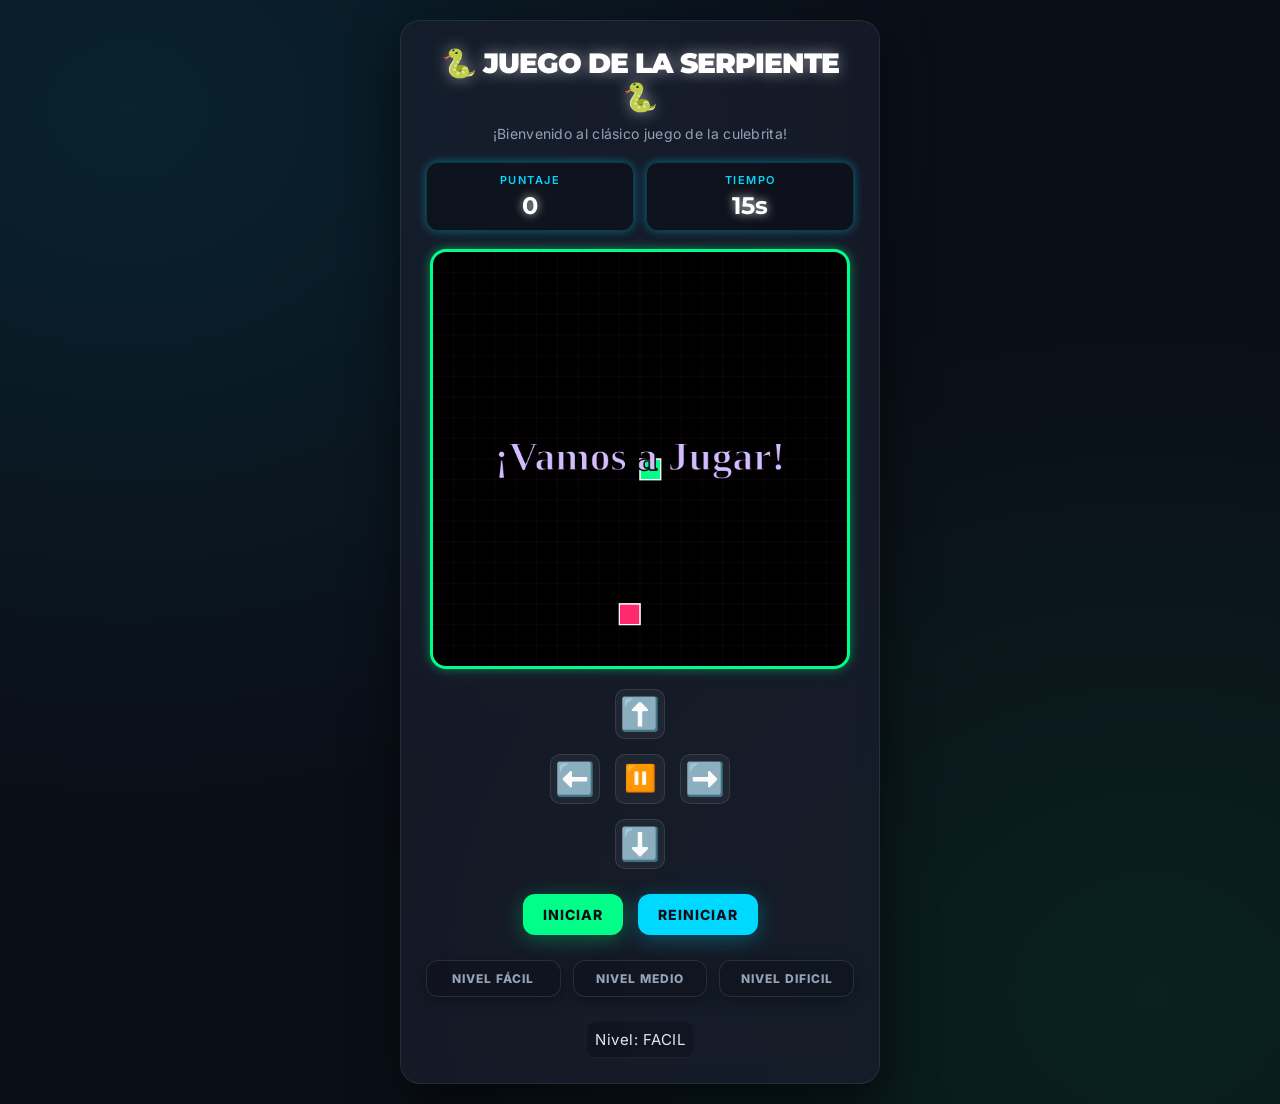
==== index.html @ 5b481d94 "refactory: cambio de nombre al archivo serpiente.html a index.html" ====
<!doctype html>
<html lang="es">
  <head>
    <meta charset="UTF-8" />
    <meta name="viewport" content="width=device-width, initial-scale=1.0" />
    <title>Juego de la Serpiente - Taller</title>
    <style>
      #loader {
        position: fixed;
        top: 0;
        left: 0;
        width: 100%;
        height: 100%;
        background: #222;
        color: white;
        display: flex;
        justify-content: center;
        align-items: center;
        font-size: 24px;
        z-index: 9999;
      }
      .contenedor-juego {
        display: none;
      }
    </style>
    <link rel="stylesheet" href="serpiente.css" />
  </head>

  <body>
    <div id="loader">Cargando audios... 0%</div>

    <main class="contenedor-juego">
      <h1>🐍 Juego de la Serpiente 🐍</h1>
      <p class="descripcion">¡Bienvenido al clásico juego de la culebrita!</p>

      <section class="panel-info">
        <div class="tarjeta-info">
          <span>Puntaje</span>
          <strong id="puntaje">0</strong>
        </div>
        <div class="tarjeta-info">
          <span>Tiempo</span> <strong id="estado">0s</strong>
        </div>
      </section>

      <canvas id="canvasJuego" width="600" height="600"></canvas>

      <section class="controles">
        <button id="arriba" onclick="cambiarDireccion('arriba')">⬆️</button>
        <button id="izquierda" onclick="cambiarDireccion('izquierda')">
          ⬅️
        </button>
        <button id="pausa" onclick="pausarJuego()">⏸️</button>
        <button id="derecha" onclick="cambiarDireccion('derecha')">➡️</button>
        <button id="abajo" onclick="cambiarDireccion('abajo')">⬇️</button>
      </section>

      <section class="acciones">
        <button id="btnIniciar">Iniciar</button>
        <button id="btnReiniciar">Reiniciar</button>
      </section>

      <section class="grupo-niveles">
        <button id="nivelFacil">Nivel Fácil</button>
        <button id="nivelMedio">Nivel Medio</button>
        <button id="nivelDificil">Nivel Dificil</button>
      </section>

      <p id="mensaje" class="mensaje animacion-suave">
        ¡Presiona iniciar para comenzar!
      </p>
    </main>

    <script src="utils.js"></script>
    <script src="audios.js"></script>
    <script src="config.js"></script>
    <script src="gameLogic.js"></script>
    <script src="serpiente.js"></script>
  </body>
</html>
---- serpiente.css ----
@import url('https://fonts.googleapis.com/css2?family=Inter:wght@400;600;800&family=Montserrat:wght@700;900&display=swap');

:root {
    --color-fondo: #0a0e17;
    --color-panel: rgba(26, 31, 46, 0.7);
    --color-neon-principal: #00ff88;
    --color-neon-secundario: #00d9ff;
    --color-neon-comida: #ff2a6d;
    --color-texto: #e2e8f0;
    --color-texto-apagado: #94a3b8;
    --sombra-glow-neon: 0 0 10px rgba(0, 255, 136, 0.4), 0 0 20px rgba(0, 255, 136, 0.1);
    --sombra-glow-cian: 0 0 10px rgba(0, 217, 255, 0.4);
}

* {
    box-sizing: border-box;
    margin: 0;
    padding: 0;
}

body {
    min-height: 100dvh;
    background-color: var(--color-fondo);
    background-image: 
        radial-gradient(at 10% 10%, rgba(0, 217, 255, 0.1) 0px, transparent 50%),
        radial-gradient(at 90% 90%, rgba(0, 255, 136, 0.08) 0px, transparent 50%);
    color: var(--color-texto);
    font-family: 'Inter', sans-serif;
    display: flex;
    justify-content: center;
    align-items: center;
    padding: 20px;
}

.contenedor-juego {
    width: 100%;
    max-width: 480px;
    background: var(--color-panel);
    backdrop-filter: blur(12px);
    -webkit-backdrop-filter: blur(12px);
    border-radius: 20px;
    padding: 25px;
    border: 1px solid rgba(255, 255, 255, 0.08);
    box-shadow: 0 20px 50px rgba(0, 0, 0, 0.6);
    text-align: center;
    transition: transform 0.3s ease, box-shadow 0.3s ease;
}

.contenedor-juego h1 {
    font-family: 'Montserrat', sans-serif;
    font-weight: 900;
    font-size: 28px;
    letter-spacing: -1px;
    text-transform: uppercase;
    color: #fff;
    margin-bottom: 10px;
    text-shadow: 0 0 15px rgba(255, 255, 255, 0.5);
}

.descripcion {
    margin-bottom: 18px;
    color: var(--color-texto-apagado);
    font-size: 14px;
    font-weight: 400;
    line-height: 1.4;
    letter-spacing: 0.3px;
}

.panel-info {
    display: flex;
    justify-content: space-between;
    gap: 12px;
    margin-bottom: 18px;
}

.tarjeta-info {
    flex: 1;
    background: rgba(0, 0, 0, 0.3);
    padding: 10px;
    border-radius: 12px;
    border: 1px solid rgba(0, 217, 255, 0.2);
    box-shadow: var(--sombra-glow-cian);
    transition: border-color 0.3s ease;
}

.tarjeta-info span {
    display: block;
    font-size: 11px;
    font-weight: 600;
    text-transform: uppercase;
    letter-spacing: 1.5px;
    color: var(--color-neon-secundario);
    margin-bottom: 4px;
}

.tarjeta-info strong {
    font-family: 'Montserrat', sans-serif;
    font-size: 24px;
    font-weight: 700;
    color: #fff;
    text-shadow: 0 0 10px rgba(255, 255, 255, 0.8);
}

canvas {
    width: 100%;
    max-width: 420px;
    background-color: #000;
    border: 3px solid var(--color-neon-principal);
    border-radius: 16px;
    display: block;
    margin: 0 auto 20px auto;
    box-shadow: var(--sombra-glow-neon);
    transition: box-shadow 0.3s ease;
}

.controles {
    display: grid;
    grid-template-columns: repeat(3, 50px);
    grid-template-rows: repeat(3, 50px);
    gap: 15px;
    justify-content: center;
    margin-bottom: 15px;
}

.controles button {
    border: 1px solid rgba(255, 255, 255, 0.1);
    border-radius: 10px;
    background: rgba(255, 255, 255, 0.05);
    color: var(--color-texto);
    font-size: 32px;
    cursor: pointer;
    transition: all 0.2s ease;
    display: flex;
    justify-content: center;
    align-items: center;
}

.controles button:hover {
    background: rgba(255, 255, 255, 0.12);
    border-color: rgba(255, 255, 255, 0.3);
}

.controles button:active {
    transform: scale(0.95) translateY(1px);
    background: rgba(0, 255, 136, 0.1);
    border-color: var(--color-neon-principal);
    color: var(--color-neon-principal);
    box-shadow: 0 0 15px rgba(0, 255, 136, 0.3);
}

.controles #arriba { grid-column: 2; grid-row: 1; }
.controles #pausa { grid-column: 2; grid-row: 2; font-size: 26px; }
.controles #derecha { grid-column: 3; grid-row: 2; }
.controles #izquierda { grid-column: 1; grid-row: 2; }
.controles #abajo { grid-column: 2; grid-row: 3; }

.acciones {
    display: flex;
    justify-content: center;
    gap: 15px;
    margin: 25px 0;
}

.grupo-niveles {
    display: flex;
    justify-content: center;
    gap: 12px;
    width: 100%;
}

.acciones button,
.grupo-niveles button {
    border: none;
    border-radius: 12px;
    padding: 12px 20px;
    font-family: 'Inter', sans-serif;
    font-weight: 800;
    font-size: 14px;
    text-transform: uppercase;
    letter-spacing: 1px;
    cursor: pointer;
    transition: all 0.3s ease;
    box-shadow: 0 4px 15px rgba(0, 0, 0, 0.3);
}

#btnIniciar {
    background: var(--color-neon-principal);
    color: #0a0e17;
    box-shadow: 0 4px 20px rgba(0, 255, 136, 0.3);
}

#btnIniciar:hover {
    box-shadow: 0 6px 25px rgba(0, 255, 136, 0.5);
    transform: translateY(-2px);
}

#btnReiniciar {
    background: var(--color-neon-secundario);
    color: #0a0e17;
    box-shadow: 0 4px 20px rgba(0, 217, 255, 0.3);
}

#btnReiniciar:hover {
    box-shadow: 0 6px 25px rgba(0, 217, 255, 0.5);
    transform: translateY(-2px);
}

.grupo-niveles button {
    background: rgba(0, 0, 0, 0.2);
    color: var(--color-texto-apagado);
    border: 1px solid rgba(255, 255, 255, 0.1);
    font-size: 12px;
    padding: 10px 16px;
    flex: 1;
}

.grupo-niveles button:hover {
    background: rgba(0, 217, 255, 0.05);
    border-color: var(--color-neon-secundario);
    color: var(--color-neon-secundario);
    box-shadow: 0 0 15px rgba(0, 217, 255, 0.2);
}

.grupo-niveles button.seleccionado {
    background: rgba(0, 217, 255, 0.1);
    border-color: var(--color-neon-secundario);
    color: #fff;
    box-shadow: 0 0 20px rgba(0, 217, 255, 0.3);
}

.acciones button:active,
.grupo-niveles button:active {
    transform: translateY(1px) scale(0.98);
    box-shadow: 0 2px 10px rgba(0, 0, 0, 0.4);
}

.mensaje {
    margin-top: 25px;
    color: var(--color-texto);
    font-size: 15px;
    font-weight: 400;
    min-height: 22px;
    letter-spacing: 0.5px;
    background: rgba(0, 0, 0, 0.2);
    padding: 8px;
    border-radius: 8px;
    border-bottom: 1px solid rgba(255, 255, 255, 0.05);
}

.animacion-suave {
    display: inline-block;
    animation: pulsoFuturista 2s ease-in-out infinite;
}

@keyframes pulsoFuturista {
    0%, 100% {
        opacity: 0.7;
        transform: scale(1);
    }
    50% {
        opacity: 1;
        transform: scale(1.02);
        color: #fff;
    }
}

@media (max-width: 480px) {
    .contenedor-juego {
        padding: 18px;
        border-radius: 16px;
    }

    .contenedor-juego h1 {
        font-size: 24px;
    }

    .tarjeta-info strong {
        font-size: 20px;
    }

    canvas {
        max-width: 320px;
        border-width: 2px;
    }

    .controles {
        grid-template-columns: repeat(3, 44px);
        grid-template-rows: repeat(3, 44px);
        gap: 10px;
    }

    .controles button {
        font-size: 28px;
    }

    .acciones, .grupo-niveles {
        flex-direction: column;
        gap: 10px;
    }

    .grupo-niveles button {
        width: 100%;
    }
}
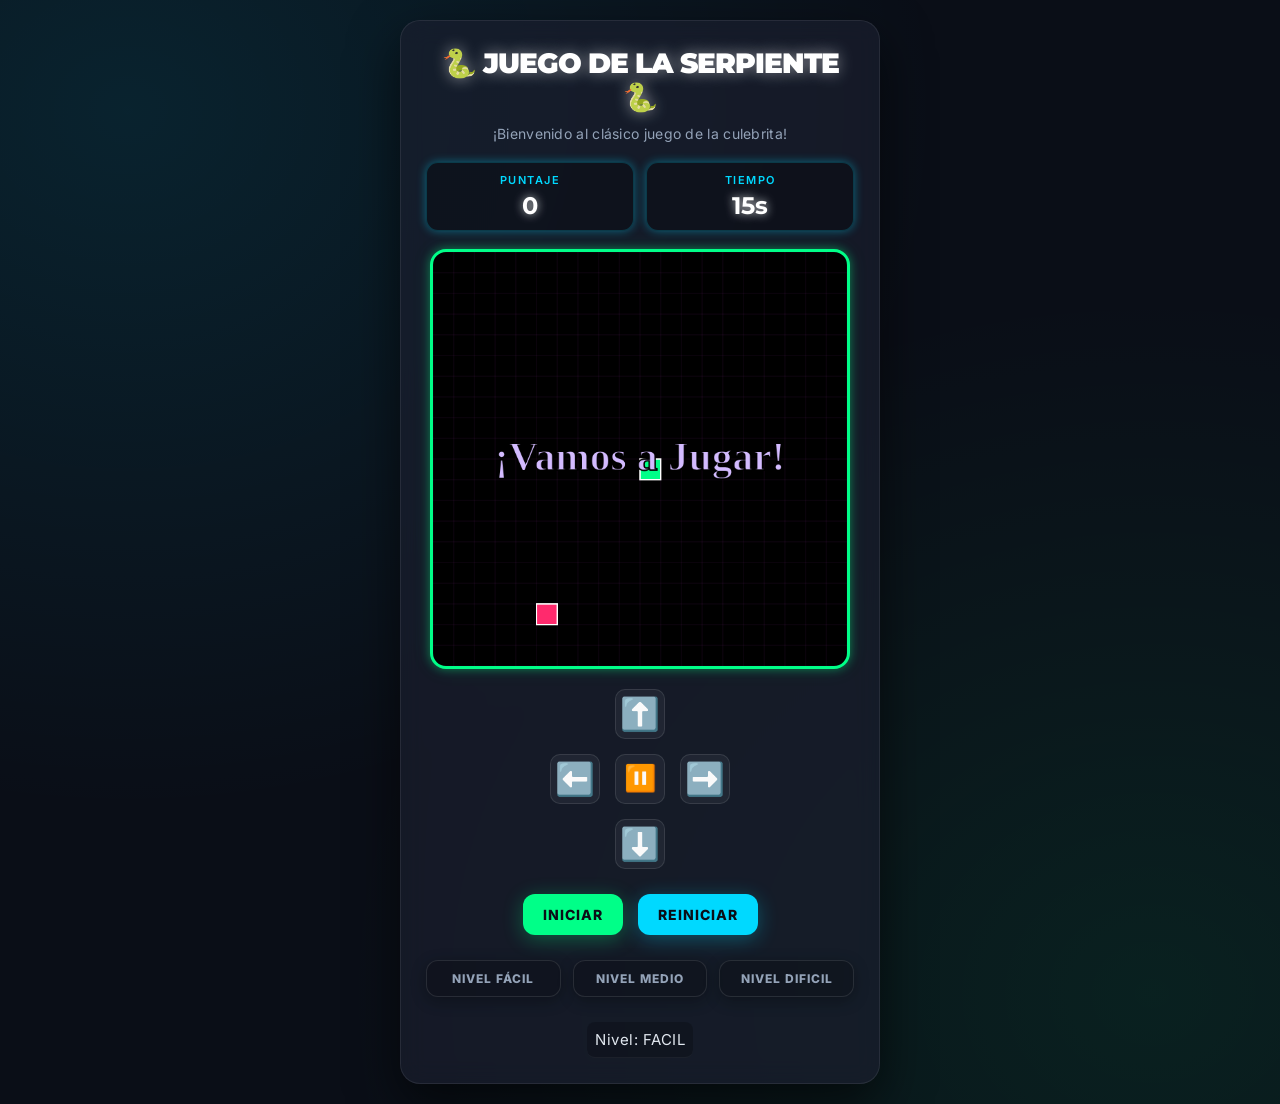
==== commit b575793b: "refactory: todos los archivos js estaran en una carpeta js" ====
--- a/index.html
+++ b/index.html
@@ -71,10 +71,10 @@
       </p>
     </main>
 
-    <script src="utils.js"></script>
-    <script src="audios.js"></script>
-    <script src="config.js"></script>
-    <script src="gameLogic.js"></script>
-    <script src="serpiente.js"></script>
+    <script src="js/utils.js"></script>
+    <script src="js/audios.js"></script>
+    <script src="js/config.js"></script>
+    <script src="js/gameLogic.js"></script>
+    <script src="js/serpiente.js"></script>
   </body>
 </html>
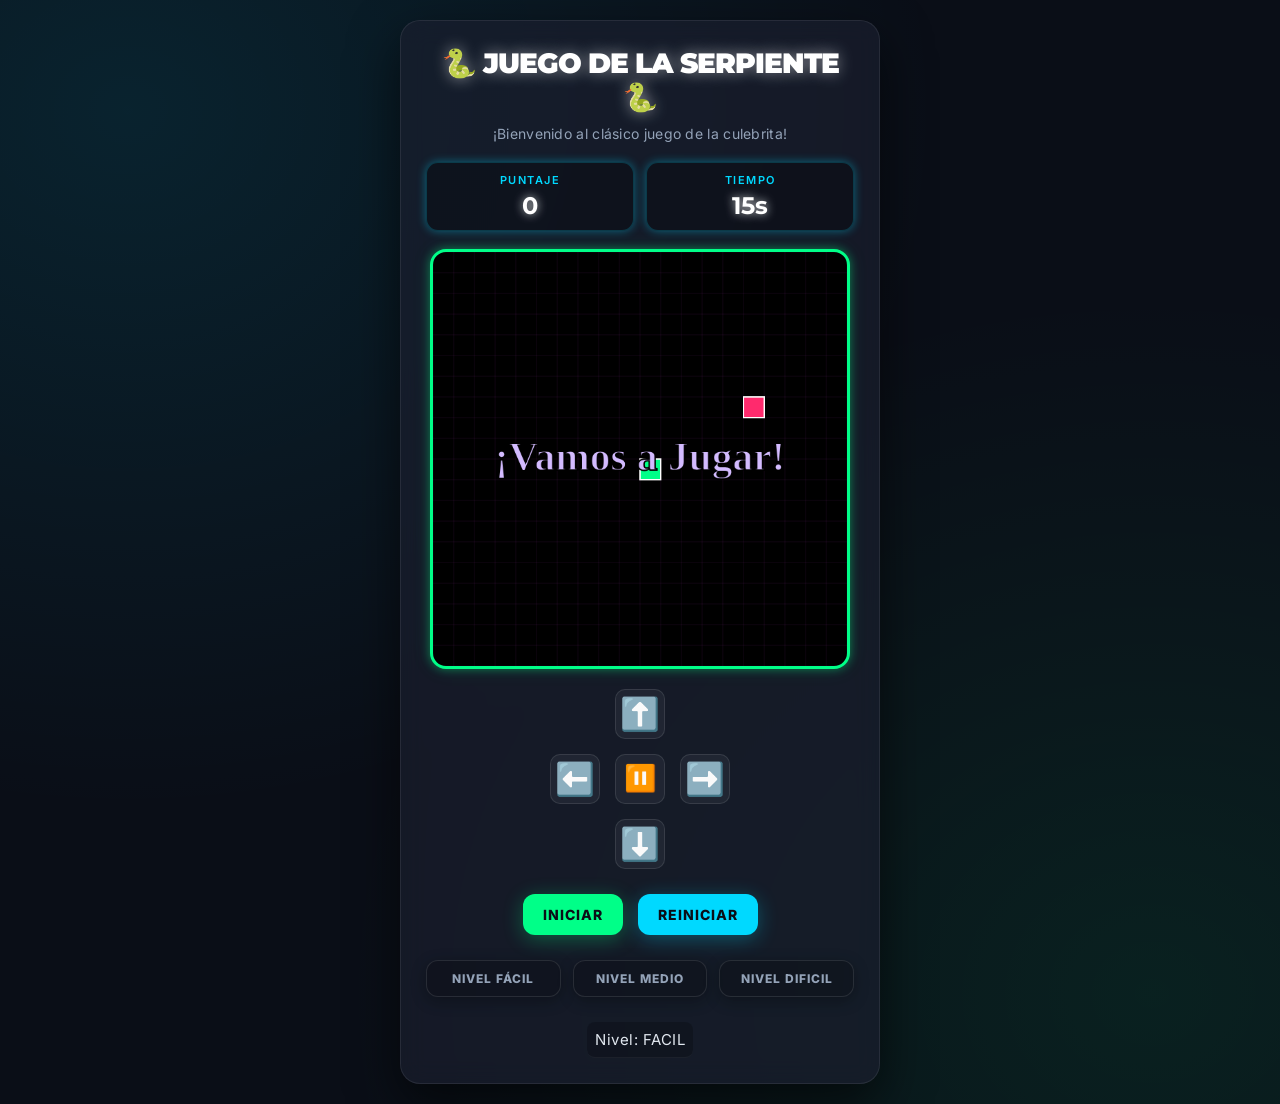
==== commit a50f68a8: "fix: boton de pausa ahora pausa el juego" ====
--- a/index.html
+++ b/index.html
@@ -50,7 +50,7 @@
         <button id="izquierda" onclick="cambiarDireccion('izquierda')">
           ⬅️
         </button>
-        <button id="pausa" onclick="pausarJuego()">⏸️</button>
+        <button id="pausa">⏸️</button>
         <button id="derecha" onclick="cambiarDireccion('derecha')">➡️</button>
         <button id="abajo" onclick="cambiarDireccion('abajo')">⬇️</button>
       </section>
